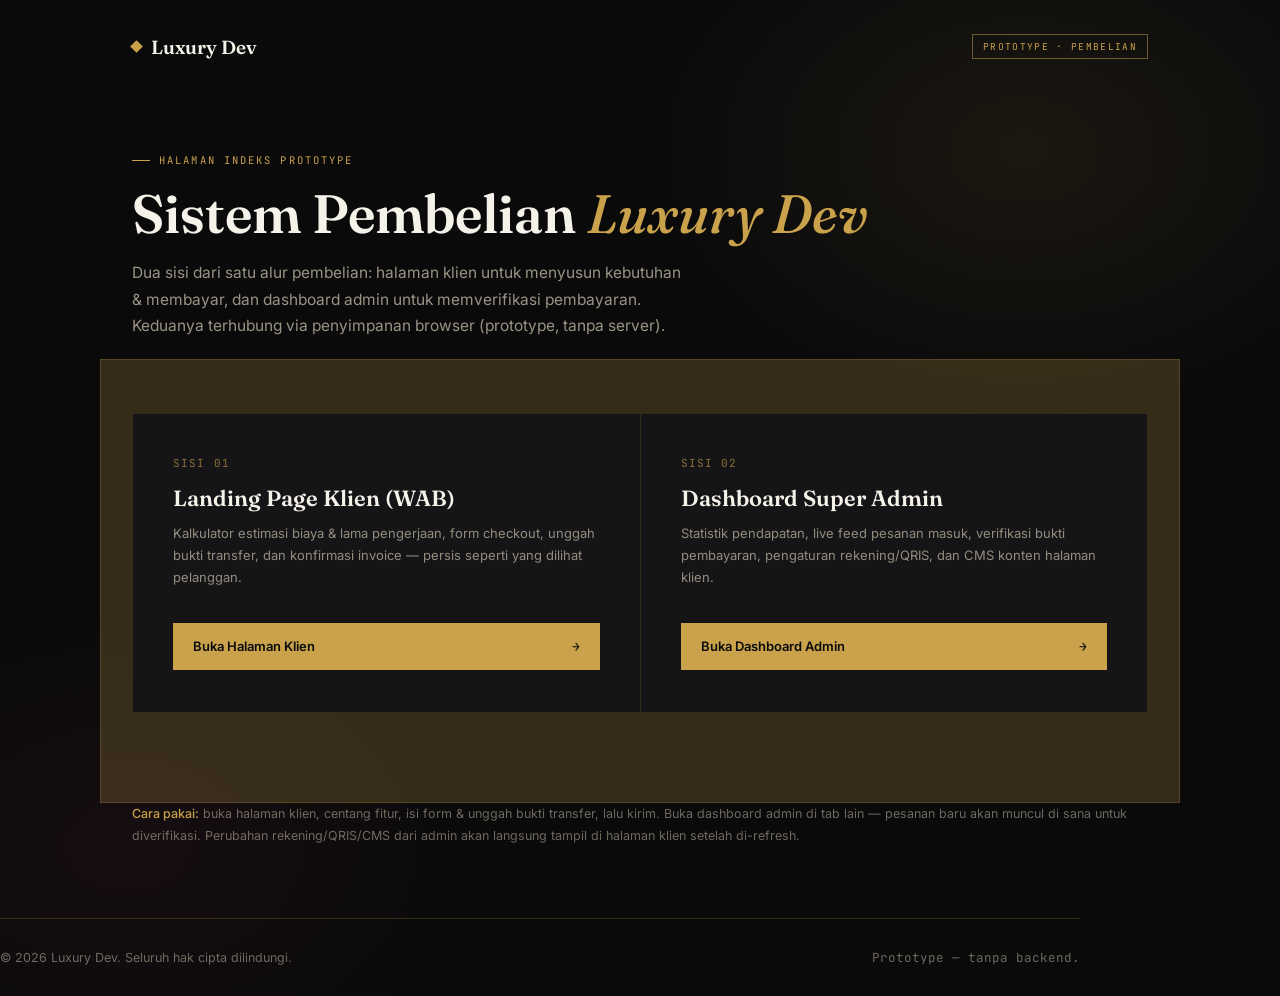
==== index.html @ 6e97ebc0 "Add files via upload" ====
<!DOCTYPE html>
<html lang="id">
<head>
<meta charset="UTF-8">
<meta name="viewport" content="width=device-width, initial-scale=1.0">
<title>Luxury Dev — Prototype Pembelian</title>
<link rel="stylesheet" href="https://fonts.googleapis.com/css2?family=Fraunces:opsz,wght@9..144,600;9..144,700&family=Inter:wght@400;500;600&family=JetBrains+Mono:wght@400;500&display=swap">
<style>
  :root{
    --obsidian:#0A0A0B;
    --charcoal:#151517;
    --gold:#C9A24B;
    --gold-dim:#8a7038;
    --champagne:#E8DCC4;
    --ivory:#F5F2EA;
    --line: rgba(201,162,75,0.22);
    --line-strong: rgba(201,162,75,0.5);
  }
  *{ box-sizing:border-box; margin:0; padding:0; }
  body{
    min-height:100vh;
    background:
      radial-gradient(ellipse 50% 45% at 80% 15%, rgba(201,162,75,0.09), transparent 60%),
      radial-gradient(ellipse 45% 40% at 10% 85%, rgba(92,31,46,0.15), transparent 60%),
      var(--obsidian);
    color:var(--ivory);
    font-family:'Inter', sans-serif;
    display:flex; flex-direction:column;
  }
  h1,h2,h3{ font-family:'Fraunces', serif; font-weight:600; }
  .mono{ font-family:'JetBrains Mono', monospace; }
  a{ color:inherit; text-decoration:none; }

  .top{
    display:flex; align-items:center; justify-content:space-between;
    max-width:1080px; width:100%; margin:0 auto; padding:34px 32px;
  }
  .brand{ font-family:'Fraunces', serif; font-size:19px; font-weight:600; display:flex; align-items:center; gap:10px; }
  .brand .mark{ width:9px; height:9px; background:var(--gold); transform:rotate(45deg); display:inline-block; }
  .pill{
    font-family:'JetBrains Mono', monospace; font-size:9.5px; letter-spacing:0.14em; text-transform:uppercase;
    border:1px solid var(--line-strong); color:var(--gold); padding:5px 10px;
  }

  .hero{ max-width:1080px; width:100%; margin:0 auto; padding:60px 32px 20px; }
  .eyebrow{
    font-family:'JetBrains Mono', monospace; font-size:10.5px; letter-spacing:0.2em; text-transform:uppercase;
    color:var(--gold); display:flex; align-items:center; gap:9px;
  }
  .eyebrow::before{ content:''; width:18px; height:1px; background:var(--gold); }
  .hero h1{ font-size:clamp(34px, 4.5vw, 54px); margin-top:18px; line-height:1.06; }
  .hero h1 span{ color:var(--gold); font-style:italic; font-weight:500; }
  .hero p{ margin-top:18px; font-size:15.5px; line-height:1.7; color:rgba(232,220,196,0.65); max-width:560px; }

  .grid{
    max-width:1080px; width:100%; margin:0 auto; padding:54px 32px 90px;
    display:grid; grid-template-columns:1fr 1fr; gap:1px; background:var(--line); border:1px solid var(--line);
  }
  .card{ background:var(--charcoal); padding:42px 40px; display:flex; flex-direction:column; }
  .card .idx{ font-family:'JetBrains Mono', monospace; font-size:11px; color:var(--gold-dim); letter-spacing:0.1em; }
  .card h3{ font-size:22px; margin-top:14px; color:var(--ivory); }
  .card p{ font-size:13px; color:rgba(232,220,196,0.6); margin-top:10px; line-height:1.7; }
  .card .link{
    margin-top:34px; display:inline-flex; align-items:center; justify-content:space-between; gap:12px;
    background:var(--gold); color:var(--obsidian); padding:15px 20px; font-size:13px; font-weight:600;
    transition:all .25s;
  }
  .card .link:hover{ box-shadow:0 14px 30px -10px rgba(201,162,75,0.5); transform:translateY(-2px); }
  .card .link .arr{ font-family:'JetBrains Mono', monospace; }

  .note{
    max-width:1080px; width:100%; margin:0 auto; padding:0 32px 70px;
    font-size:12.5px; color:rgba(232,220,196,0.45); line-height:1.8;
  }
  .note b{ color:var(--gold); font-weight:500; }

  footer{
    margin-top:auto; border-top:1px solid var(--line); padding:30px 0;
    max-width:1080px; width:100%;
    display:flex; justify-content:space-between; align-items:center; font-size:12.5px;
    color:rgba(232,220,196,0.45);
  }

  @media (max-width: 760px){
    .grid{ grid-template-columns:1fr; }
    footer{ flex-direction:column; gap:8px; align-items:flex-start; }
  }
</style>
</head>
<body>

<div class="top">
  <div class="brand"><span class="mark"></span> Luxury Dev</div>
  <span class="pill">Prototype · Pembelian</span>
</div>

<div class="hero">
  <div class="eyebrow">Halaman Indeks Prototype</div>
  <h1>Sistem Pembelian <span>Luxury Dev</span></h1>
  <p>Dua sisi dari satu alur pembelian: halaman klien untuk menyusun kebutuhan &amp; membayar, dan dashboard admin untuk memverifikasi pembayaran. Keduanya terhubung via penyimpanan browser (prototype, tanpa server).</p>
</div>

<div class="grid">
  <div class="card">
    <div class="idx">SISI 01</div>
    <h3>Landing Page Klien (WAB)</h3>
    <p>Kalkulator estimasi biaya &amp; lama pengerjaan, form checkout, unggah bukti transfer, dan konfirmasi invoice — persis seperti yang dilihat pelanggan.</p>
    <a class="link" href="WAB/index%20wab.html">Buka Halaman Klien <span class="arr">→</span></a>
  </div>
  <div class="card">
    <div class="idx">SISI 02</div>
    <h3>Dashboard Super Admin</h3>
    <p>Statistik pendapatan, live feed pesanan masuk, verifikasi bukti pembayaran, pengaturan rekening/QRIS, dan CMS konten halaman klien.</p>
    <a class="link" href="ADMIN%20DASBOARD/admin.html">Buka Dashboard Admin <span class="arr">→</span></a>
  </div>
</div>

<div class="note">
  <b>Cara pakai:</b> buka halaman klien, centang fitur, isi form &amp; unggah bukti transfer, lalu kirim. Buka dashboard admin di tab lain — pesanan baru akan muncul di sana untuk diverifikasi. Perubahan rekening/QRIS/CMS dari admin akan langsung tampil di halaman klien setelah di-refresh.
</div>

<footer>
  <div>© 2026 Luxury Dev. Seluruh hak cipta dilindungi.</div>
  <div class="mono">Prototype — tanpa backend.</div>
</footer>

</body>
</html>
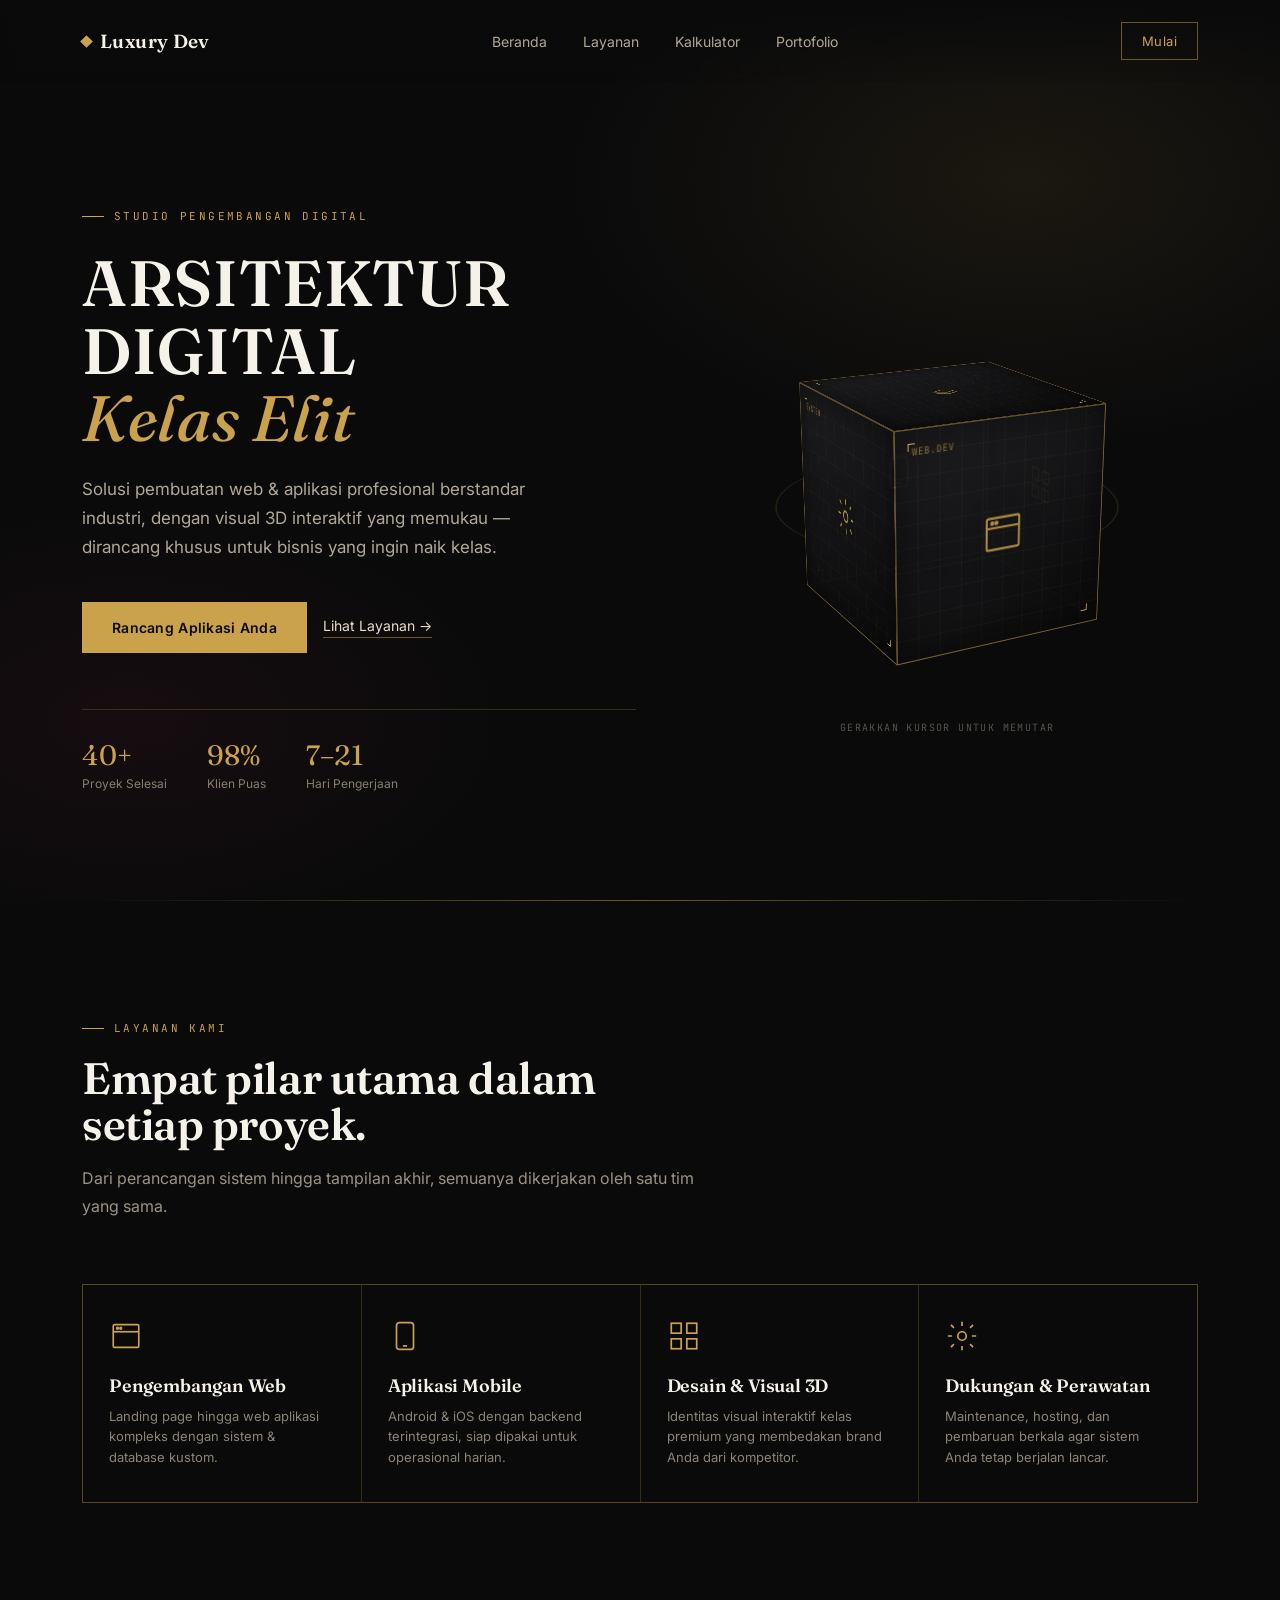
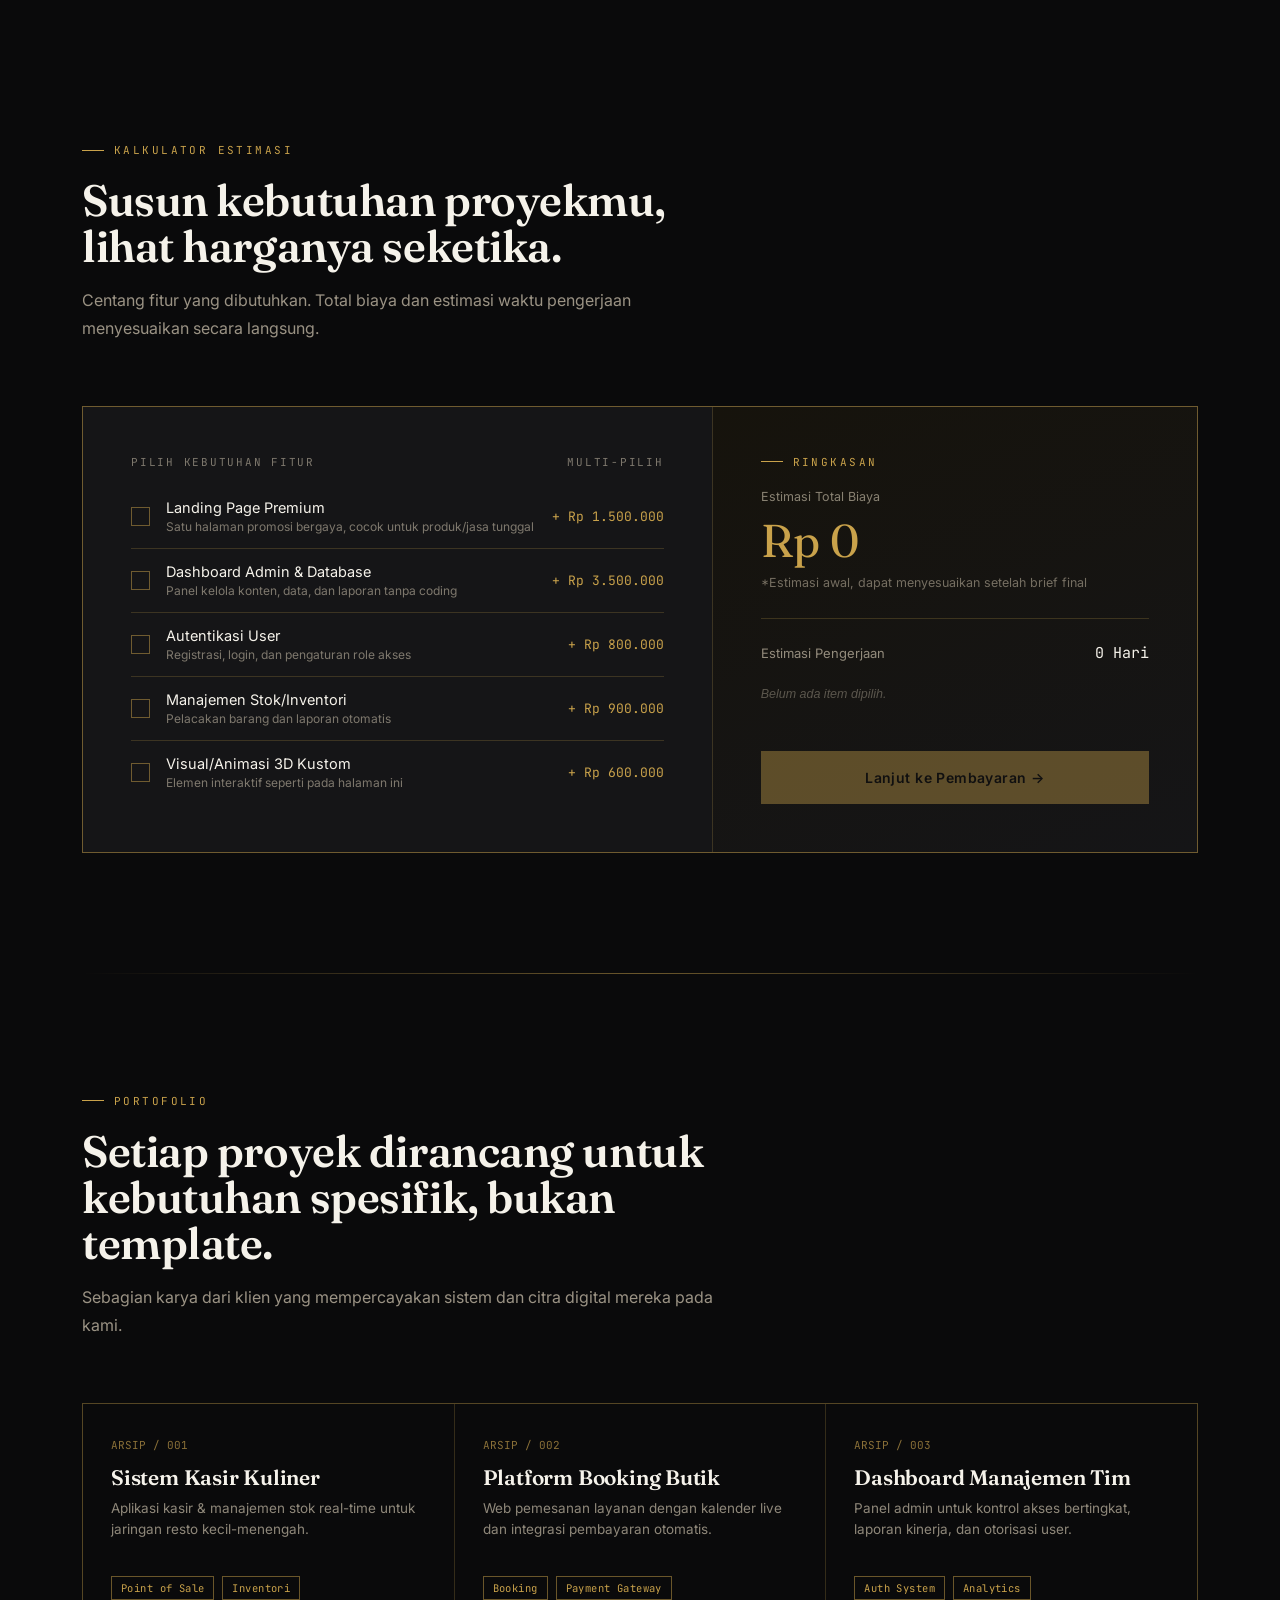
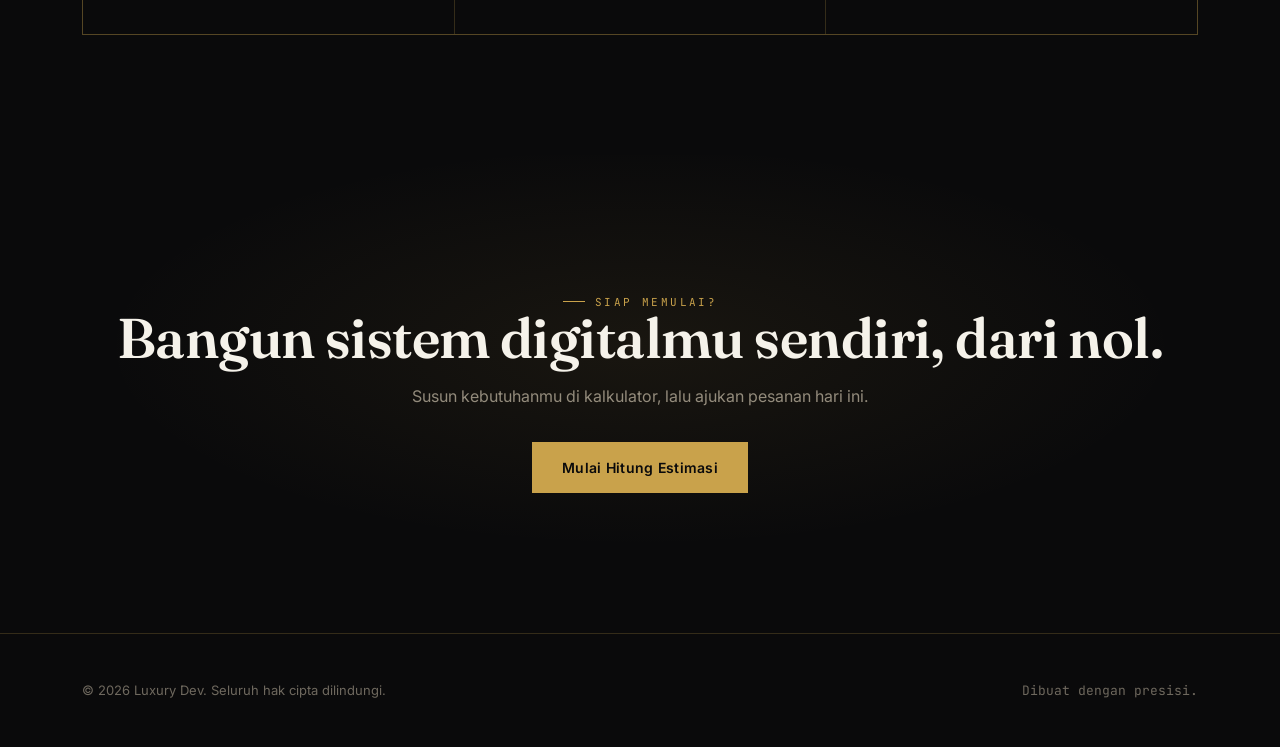
==== commit 1751ab6d: "Add files via upload" ====
--- a/index.html
+++ b/index.html
@@ -3,126 +3,13 @@
 <head>
 <meta charset="UTF-8">
 <meta name="viewport" content="width=device-width, initial-scale=1.0">
-<title>Luxury Dev — Prototype Pembelian</title>
-<link rel="stylesheet" href="https://fonts.googleapis.com/css2?family=Fraunces:opsz,wght@9..144,600;9..144,700&family=Inter:wght@400;500;600&family=JetBrains+Mono:wght@400;500&display=swap">
-<style>
-  :root{
-    --obsidian:#0A0A0B;
-    --charcoal:#151517;
-    --gold:#C9A24B;
-    --gold-dim:#8a7038;
-    --champagne:#E8DCC4;
-    --ivory:#F5F2EA;
-    --line: rgba(201,162,75,0.22);
-    --line-strong: rgba(201,162,75,0.5);
-  }
-  *{ box-sizing:border-box; margin:0; padding:0; }
-  body{
-    min-height:100vh;
-    background:
-      radial-gradient(ellipse 50% 45% at 80% 15%, rgba(201,162,75,0.09), transparent 60%),
-      radial-gradient(ellipse 45% 40% at 10% 85%, rgba(92,31,46,0.15), transparent 60%),
-      var(--obsidian);
-    color:var(--ivory);
-    font-family:'Inter', sans-serif;
-    display:flex; flex-direction:column;
-  }
-  h1,h2,h3{ font-family:'Fraunces', serif; font-weight:600; }
-  .mono{ font-family:'JetBrains Mono', monospace; }
-  a{ color:inherit; text-decoration:none; }
-
-  .top{
-    display:flex; align-items:center; justify-content:space-between;
-    max-width:1080px; width:100%; margin:0 auto; padding:34px 32px;
-  }
-  .brand{ font-family:'Fraunces', serif; font-size:19px; font-weight:600; display:flex; align-items:center; gap:10px; }
-  .brand .mark{ width:9px; height:9px; background:var(--gold); transform:rotate(45deg); display:inline-block; }
-  .pill{
-    font-family:'JetBrains Mono', monospace; font-size:9.5px; letter-spacing:0.14em; text-transform:uppercase;
-    border:1px solid var(--line-strong); color:var(--gold); padding:5px 10px;
-  }
-
-  .hero{ max-width:1080px; width:100%; margin:0 auto; padding:60px 32px 20px; }
-  .eyebrow{
-    font-family:'JetBrains Mono', monospace; font-size:10.5px; letter-spacing:0.2em; text-transform:uppercase;
-    color:var(--gold); display:flex; align-items:center; gap:9px;
-  }
-  .eyebrow::before{ content:''; width:18px; height:1px; background:var(--gold); }
-  .hero h1{ font-size:clamp(34px, 4.5vw, 54px); margin-top:18px; line-height:1.06; }
-  .hero h1 span{ color:var(--gold); font-style:italic; font-weight:500; }
-  .hero p{ margin-top:18px; font-size:15.5px; line-height:1.7; color:rgba(232,220,196,0.65); max-width:560px; }
-
-  .grid{
-    max-width:1080px; width:100%; margin:0 auto; padding:54px 32px 90px;
-    display:grid; grid-template-columns:1fr 1fr; gap:1px; background:var(--line); border:1px solid var(--line);
-  }
-  .card{ background:var(--charcoal); padding:42px 40px; display:flex; flex-direction:column; }
-  .card .idx{ font-family:'JetBrains Mono', monospace; font-size:11px; color:var(--gold-dim); letter-spacing:0.1em; }
-  .card h3{ font-size:22px; margin-top:14px; color:var(--ivory); }
-  .card p{ font-size:13px; color:rgba(232,220,196,0.6); margin-top:10px; line-height:1.7; }
-  .card .link{
-    margin-top:34px; display:inline-flex; align-items:center; justify-content:space-between; gap:12px;
-    background:var(--gold); color:var(--obsidian); padding:15px 20px; font-size:13px; font-weight:600;
-    transition:all .25s;
-  }
-  .card .link:hover{ box-shadow:0 14px 30px -10px rgba(201,162,75,0.5); transform:translateY(-2px); }
-  .card .link .arr{ font-family:'JetBrains Mono', monospace; }
-
-  .note{
-    max-width:1080px; width:100%; margin:0 auto; padding:0 32px 70px;
-    font-size:12.5px; color:rgba(232,220,196,0.45); line-height:1.8;
-  }
-  .note b{ color:var(--gold); font-weight:500; }
-
-  footer{
-    margin-top:auto; border-top:1px solid var(--line); padding:30px 0;
-    max-width:1080px; width:100%;
-    display:flex; justify-content:space-between; align-items:center; font-size:12.5px;
-    color:rgba(232,220,196,0.45);
-  }
-
-  @media (max-width: 760px){
-    .grid{ grid-template-columns:1fr; }
-    footer{ flex-direction:column; gap:8px; align-items:flex-start; }
-  }
-</style>
+<meta http-equiv="refresh" content="0; url=index%20wab.html">
+<title>Luxury Dev — Halaman Klien</title>
 </head>
-<body>
-
-<div class="top">
-  <div class="brand"><span class="mark"></span> Luxury Dev</div>
-  <span class="pill">Prototype · Pembelian</span>
-</div>
-
-<div class="hero">
-  <div class="eyebrow">Halaman Indeks Prototype</div>
-  <h1>Sistem Pembelian <span>Luxury Dev</span></h1>
-  <p>Dua sisi dari satu alur pembelian: halaman klien untuk menyusun kebutuhan &amp; membayar, dan dashboard admin untuk memverifikasi pembayaran. Keduanya terhubung via penyimpanan browser (prototype, tanpa server).</p>
-</div>
-
-<div class="grid">
-  <div class="card">
-    <div class="idx">SISI 01</div>
-    <h3>Landing Page Klien (WAB)</h3>
-    <p>Kalkulator estimasi biaya &amp; lama pengerjaan, form checkout, unggah bukti transfer, dan konfirmasi invoice — persis seperti yang dilihat pelanggan.</p>
-    <a class="link" href="WAB/index%20wab.html">Buka Halaman Klien <span class="arr">→</span></a>
+<body style="background:#0A0A0B; color:#E8DCC4; font-family:sans-serif; display:flex; align-items:center; justify-content:center; height:100vh; margin:0;">
+  <div style="text-align:center;">
+    <p style="font-size:14px;">Mengalihkan ke halaman klien...</p>
+    <p style="font-size:13px; color:#C9A24B;"><a href="index%20wab.html" style="color:#C9A24B;">Klik di sini jika tidak teralihkan otomatis</a></p>
   </div>
-  <div class="card">
-    <div class="idx">SISI 02</div>
-    <h3>Dashboard Super Admin</h3>
-    <p>Statistik pendapatan, live feed pesanan masuk, verifikasi bukti pembayaran, pengaturan rekening/QRIS, dan CMS konten halaman klien.</p>
-    <a class="link" href="ADMIN%20DASBOARD/admin.html">Buka Dashboard Admin <span class="arr">→</span></a>
-  </div>
-</div>
-
-<div class="note">
-  <b>Cara pakai:</b> buka halaman klien, centang fitur, isi form &amp; unggah bukti transfer, lalu kirim. Buka dashboard admin di tab lain — pesanan baru akan muncul di sana untuk diverifikasi. Perubahan rekening/QRIS/CMS dari admin akan langsung tampil di halaman klien setelah di-refresh.
-</div>
-
-<footer>
-  <div>© 2026 Luxury Dev. Seluruh hak cipta dilindungi.</div>
-  <div class="mono">Prototype — tanpa backend.</div>
-</footer>
-
 </body>
 </html>
